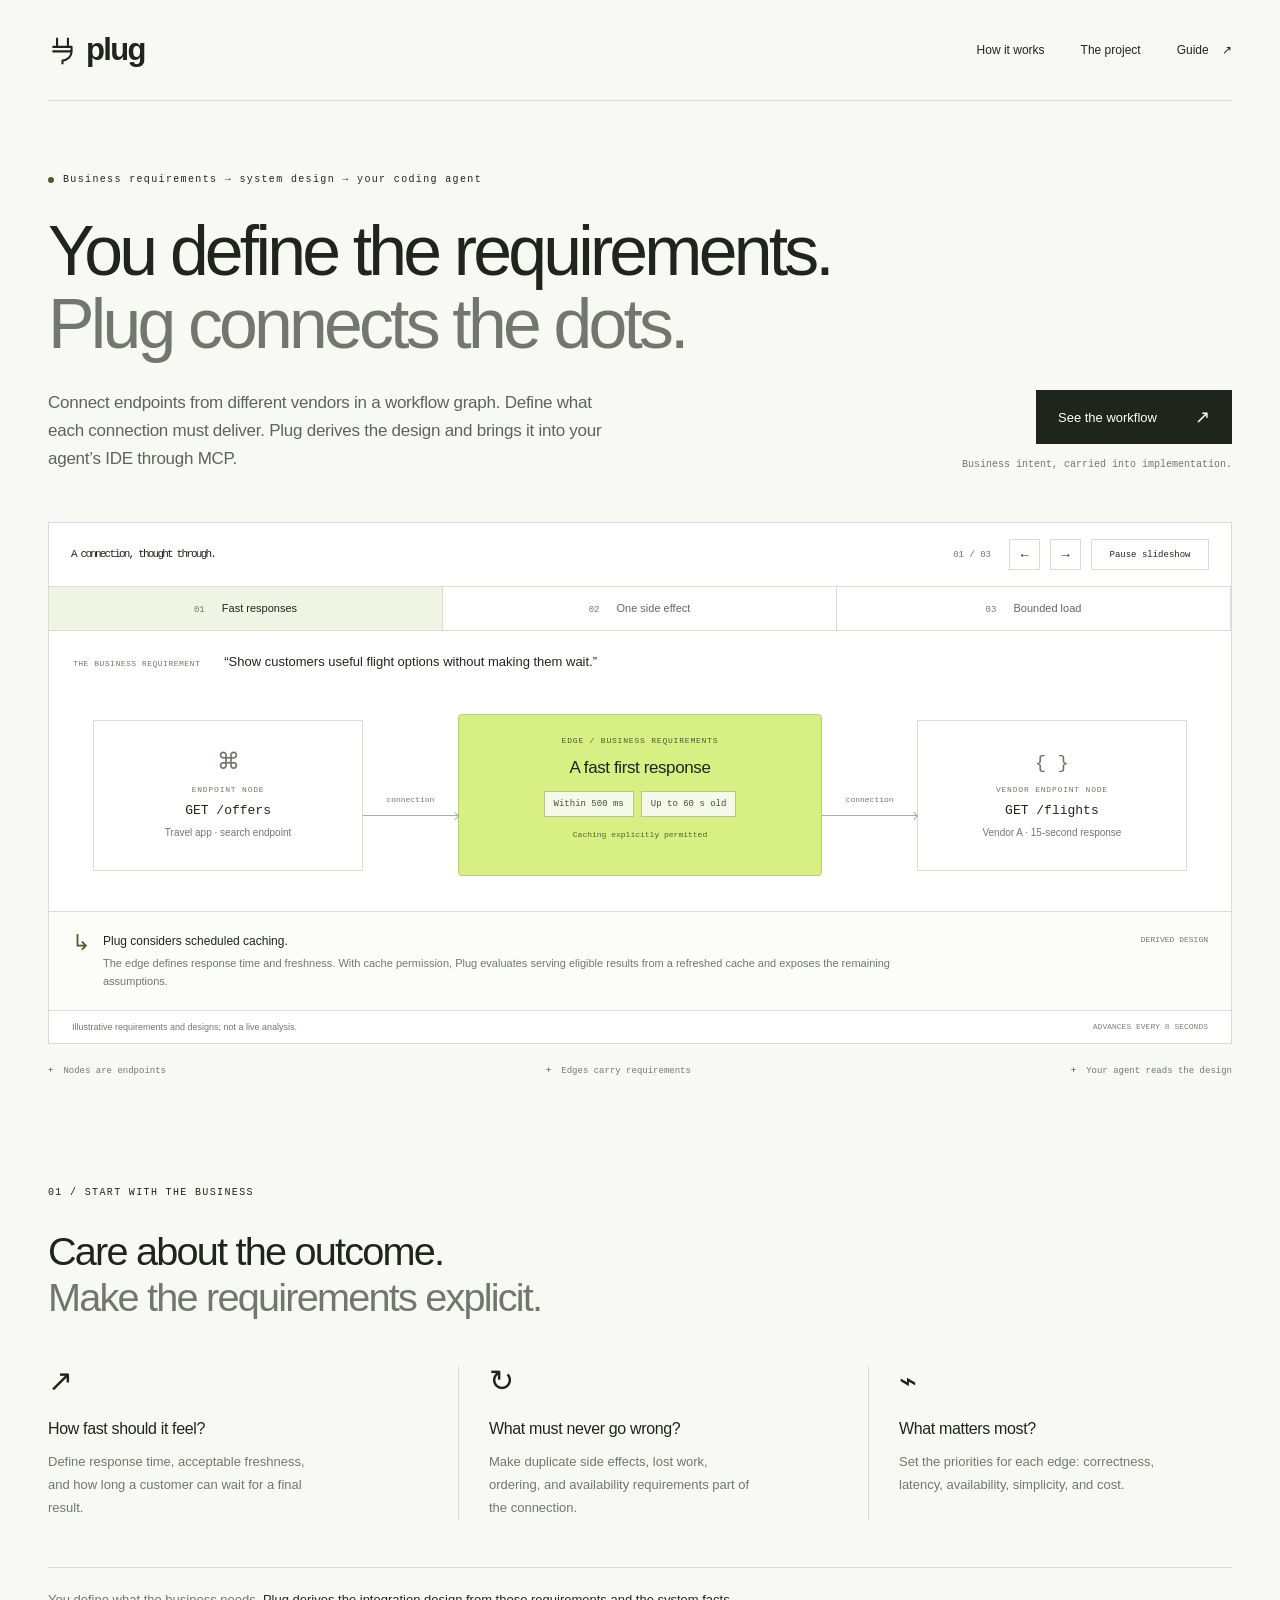
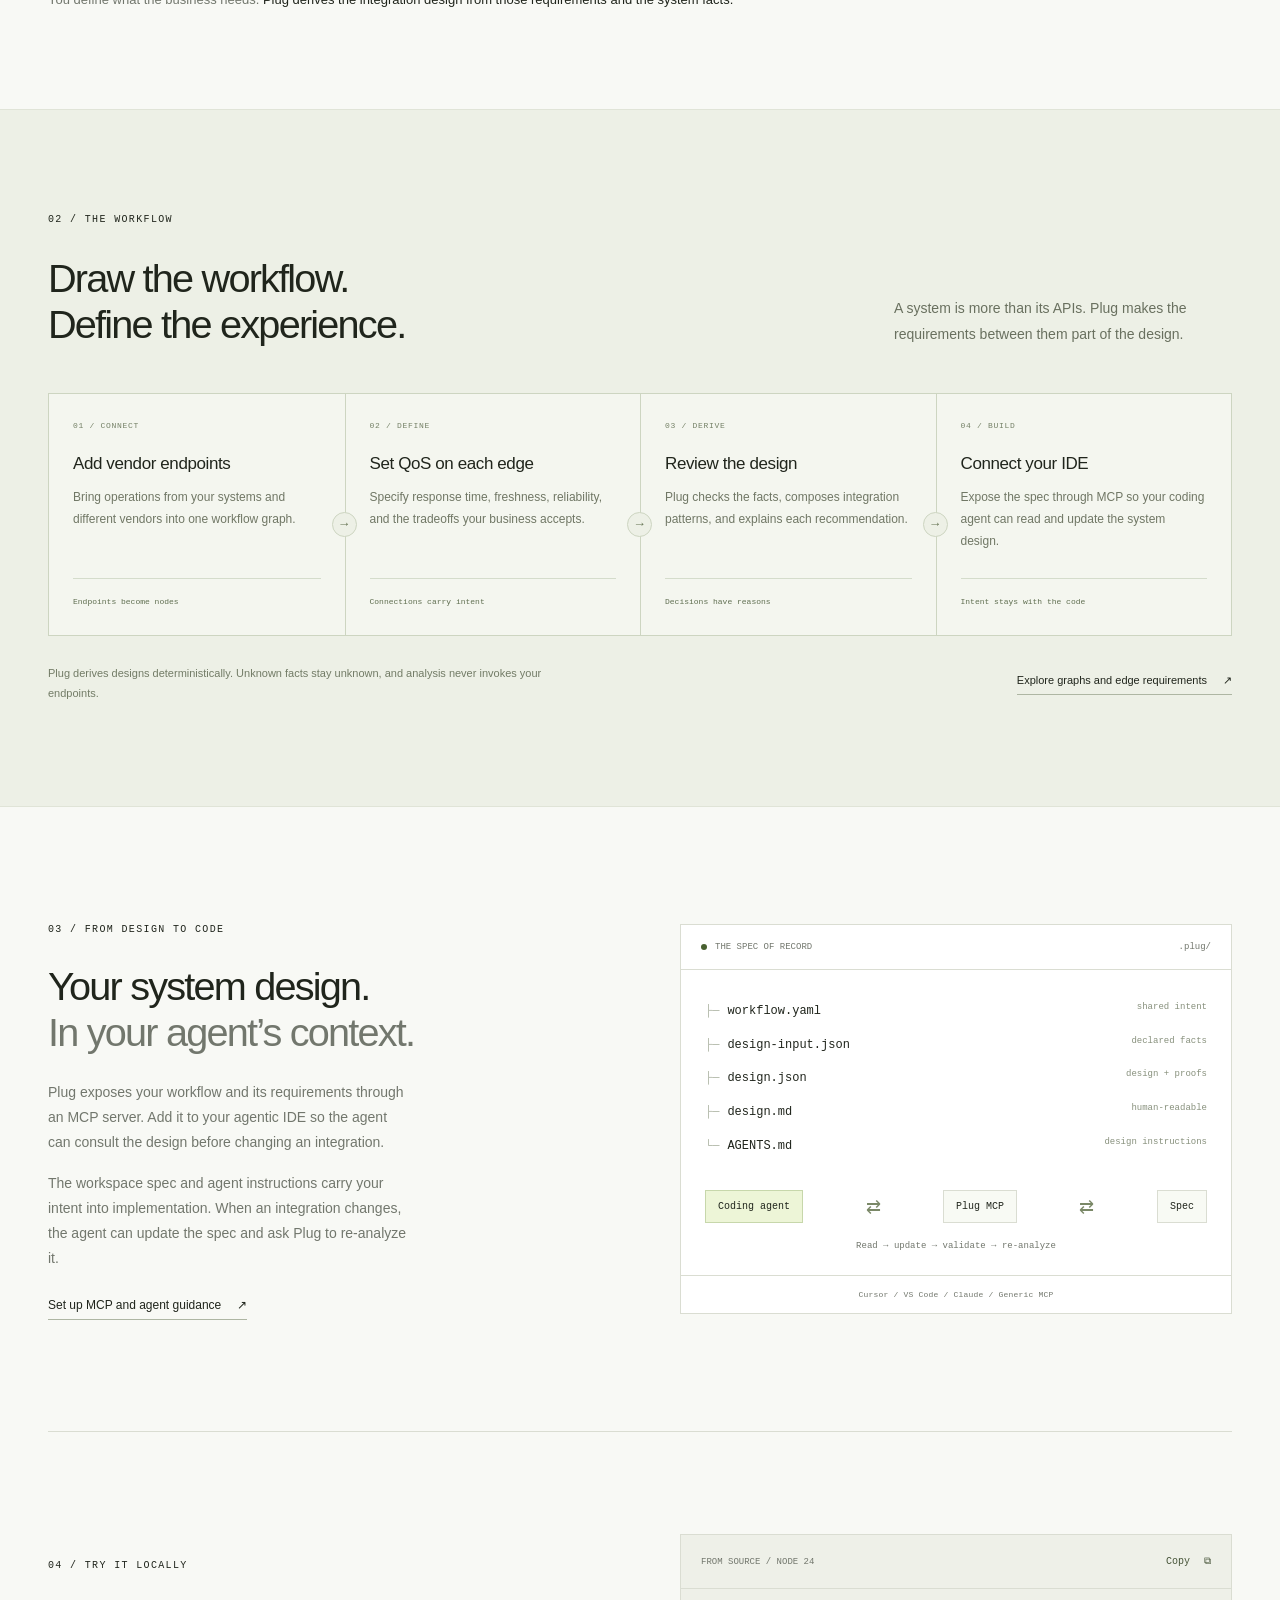
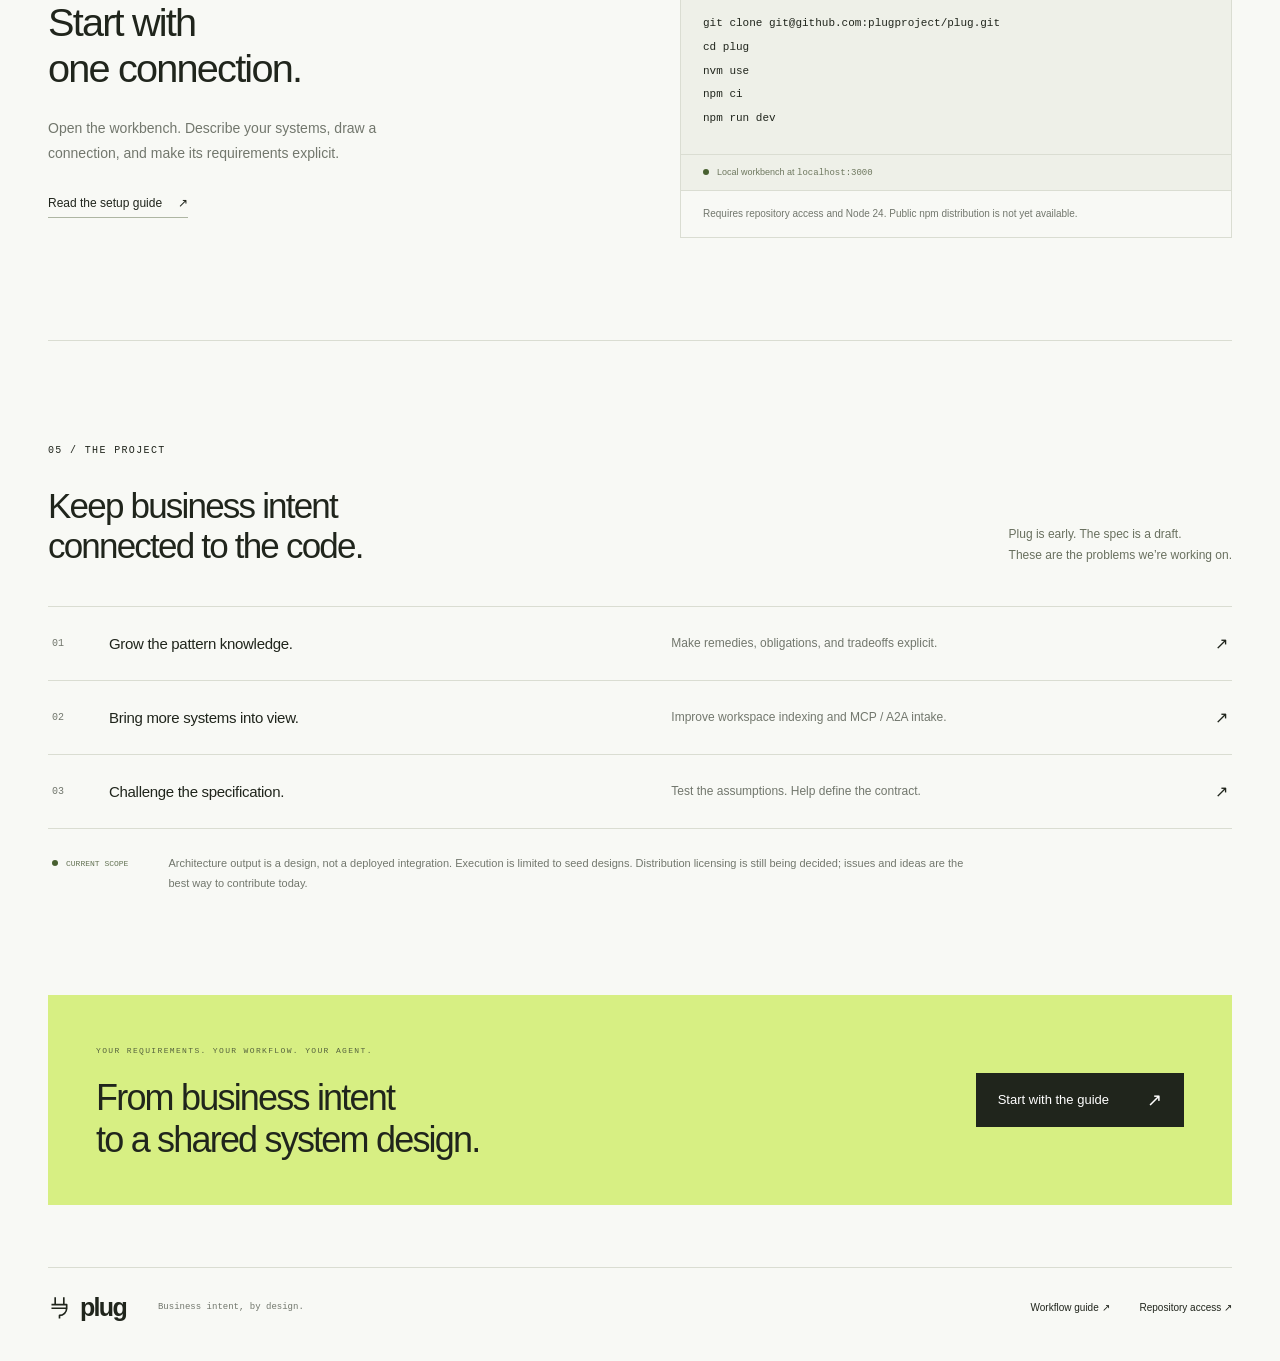
==== index.html @ 5cc67b8e "Build Plug landing page with workflow slideshow and guide" ====
<!doctype html>
<html lang="en">
  <head>
    <meta charset="utf-8" />
    <meta name="viewport" content="width=device-width, initial-scale=1" />
    <meta name="theme-color" content="#f8f9f5" />
    <meta
      name="description"
      content="Define business requirements on a graph of vendor endpoints. Plug derives the integration design and brings it into your agentic IDE through MCP."
    />
    <meta
      property="og:title"
      content="Plug — Your requirements. Your workflow. Your agent."
    />
    <meta
      property="og:description"
      content="Connect vendor endpoints. Define QoS on each edge. Keep your coding agent connected to the system design."
    />
    <meta property="og:type" content="website" />
    <title>Plug — Your requirements. Your workflow. Your agent.</title>
    <link rel="icon" href="assets/favicon.svg" type="image/svg+xml" />
    <link rel="stylesheet" href="styles.css" />
    <script src="script.js" defer></script>
  </head>
  <body>
    <a class="skip-link" href="#main">Skip to content</a>
    <header class="site-header wrap">
      <a class="brand" href="#" aria-label="Plug home"
        ><svg viewBox="0 0 32 32" aria-hidden="true">
          <path d="M10 3v9M22 3v9M6 12h20v5a10 10 0 0 1-10 10v3M6 17h20" /></svg
        ><span>plug</span></a
      >
      <nav aria-label="Main navigation">
        <a href="#how-it-works">How it works</a>
        <a href="#build-with-us">The project</a>
        <a class="nav-source" href="guide.html"
          >Guide <span aria-hidden="true">↗</span></a
        >
      </nav>
    </header>

    <main id="main">
      <section class="hero wrap" aria-labelledby="hero-title">
        <div class="eyebrow">
          <span class="status-dot"></span> Business requirements → system design
          → your coding agent
        </div>
        <h1 id="hero-title">
          You define the requirements.<br /><span>Plug connects the dots.</span>
        </h1>
        <div class="hero-bottom">
          <p class="intro">
            Connect endpoints from different vendors in a workflow graph. Define
            what each connection must deliver. Plug derives the design and
            brings it into your agent’s IDE through MCP.
          </p>
          <div class="hero-action">
            <a class="button button-dark" href="#how-it-works"
              >See the workflow <span aria-hidden="true">↗</span></a
            ><span class="mono small muted"
              >Business intent, carried into implementation.</span
            >
          </div>
        </div>

        <div
          class="architecture"
          role="region"
          aria-roledescription="carousel"
          aria-label="Three workflow design examples"
        >
          <div class="diagram-toolbar">
            <h2 id="architecture-title" class="mono small">
              A connection, thought through.
            </h2>
            <div class="slideshow-controls">
              <span id="slide-count" class="mono">01 / 03</span>
              <button
                id="previous-slide"
                type="button"
                aria-label="Previous example"
              >
                ←
              </button>
              <button id="next-slide" type="button" aria-label="Next example">
                →
              </button>
              <button id="slideshow-toggle" type="button">
                Pause slideshow
              </button>
            </div>
          </div>
          <div
            class="scenario-tabs"
            role="tablist"
            aria-label="Explore a business requirement"
          >
            <button
              type="button"
              id="tab-latency"
              role="tab"
              aria-selected="true"
              aria-controls="scenario-panel"
              tabindex="0"
              data-scenario="latency"
            >
              <span class="tab-index">01</span> Fast responses<span
                class="tab-progress"
                aria-hidden="true"
              ></span>
            </button>
            <button
              type="button"
              id="tab-duplicates"
              role="tab"
              aria-selected="false"
              aria-controls="scenario-panel"
              tabindex="-1"
              data-scenario="duplicates"
            >
              <span class="tab-index">02</span> One side effect<span
                class="tab-progress"
                aria-hidden="true"
              ></span>
            </button>
            <button
              type="button"
              id="tab-bursts"
              role="tab"
              aria-selected="false"
              aria-controls="scenario-panel"
              tabindex="-1"
              data-scenario="bursts"
            >
              <span class="tab-index">03</span> Bounded load<span
                class="tab-progress"
                aria-hidden="true"
              ></span>
            </button>
          </div>
          <div
            id="scenario-panel"
            role="tabpanel"
            aria-labelledby="tab-latency"
            aria-live="off"
            aria-atomic="true"
            tabindex="0"
          >
            <div class="business-intent">
              <span class="mono">THE BUSINESS REQUIREMENT</span>
              <p id="business-intent">
                “Show customers useful flight options without making them wait.”
              </p>
            </div>
            <div class="connection-canvas">
              <div class="system-node">
                <span class="node-icon" aria-hidden="true">⌘</span>
                <span class="mono node-kind">ENDPOINT NODE</span>
                <strong id="caller-name">GET /offers</strong>
                <span id="caller-fact">Travel app · search endpoint</span>
              </div>
              <div class="connector connector-in" aria-hidden="true">
                <span>connection</span><i></i>
              </div>
              <div class="plug-node edge-requirements">
                <span class="mono node-kind">EDGE / BUSINESS REQUIREMENTS</span>
                <strong id="requirement-name">A fast first response</strong>
                <div class="pattern-line">
                  <span class="mini-node" id="requirement-first"
                    >Within 500 ms</span
                  ><span class="mini-node" id="requirement-second"
                    >Up to 60 s old</span
                  >
                </div>
                <span class="pattern-detail" id="requirement-detail"
                  >Caching explicitly permitted</span
                >
              </div>
              <div class="connector connector-out" aria-hidden="true">
                <span>connection</span><i></i>
              </div>
              <div class="system-node">
                <span class="node-icon node-icon-api" aria-hidden="true"
                  >{ }</span
                >
                <span class="mono node-kind">VENDOR ENDPOINT NODE</span>
                <strong id="downstream-name">GET /flights</strong>
                <span id="downstream-fact">Vendor A · 15-second response</span>
              </div>
            </div>
            <div class="diagram-reason">
              <span class="reason-mark" aria-hidden="true">↳</span>
              <div>
                <strong id="reason-title"
                  >Plug considers scheduled caching.</strong
                >
                <p id="reason-detail">
                  The edge defines response time and freshness. With cache
                  permission, Plug evaluates serving eligible results from a
                  refreshed cache and exposes the remaining assumptions.
                </p>
              </div>
              <span class="mono example-label">DERIVED DESIGN</span>
            </div>
          </div>
          <div class="diagram-footnote">
            <span
              >Illustrative requirements and designs; not a live analysis.</span
            ><span id="playback-status" class="mono"
              >ADVANCES EVERY 8 SECONDS</span
            >
          </div>
        </div>
        <div class="hero-facts mono">
          <span>Nodes are endpoints</span><span>Edges carry requirements</span
          ><span>Your agent reads the design</span>
        </div>
      </section>

      <section
        class="problem-section wrap section-space"
        aria-labelledby="problem-title"
      >
        <div class="section-heading">
          <span class="eyebrow">01 / START WITH THE BUSINESS</span>
          <h2 id="problem-title">
            Care about the outcome.<br /><span class="muted"
              >Make the requirements explicit.</span
            >
          </h2>
        </div>
        <div class="problem-grid">
          <article>
            <span class="problem-symbol" aria-hidden="true">↗</span>
            <h3>How fast should it feel?</h3>
            <p>
              Define response time, acceptable freshness, and how long a
              customer can wait for a final result.
            </p>
          </article>
          <article>
            <span class="problem-symbol" aria-hidden="true">↻</span>
            <h3>What must never go wrong?</h3>
            <p>
              Make duplicate side effects, lost work, ordering, and availability
              requirements part of the connection.
            </p>
          </article>
          <article>
            <span class="problem-symbol" aria-hidden="true">⌁</span>
            <h3>What matters most?</h3>
            <p>
              Set the priorities for each edge: correctness, latency,
              availability, simplicity, and cost.
            </p>
          </article>
        </div>
        <p class="section-note">
          You define what the business needs.
          <strong
            >Plug derives the integration design from those requirements and the
            system facts.</strong
          >
        </p>
      </section>

      <section
        id="how-it-works"
        class="how-section section-space"
        aria-labelledby="how-title"
      >
        <div class="wrap">
          <div class="section-heading">
            <span class="eyebrow">02 / THE WORKFLOW</span>
            <div class="split-heading">
              <h2 id="how-title">
                Draw the workflow.<br />Define the experience.
              </h2>
              <p>
                A system is more than its APIs. Plug makes the requirements
                between them part of the design.
              </p>
            </div>
          </div>
          <ol
            class="derivation-diagram"
            aria-label="From business requirements to an agent-readable system design"
          >
            <li>
              <span class="step-label mono">01 / CONNECT</span>
              <h3>Add vendor endpoints</h3>
              <p>
                Bring operations from your systems and different vendors into
                one workflow graph.
              </p>
              <span class="step-tag mono">Endpoints become nodes</span>
            </li>
            <li>
              <span class="step-label mono">02 / DEFINE</span>
              <h3>Set QoS on each edge</h3>
              <p>
                Specify response time, freshness, reliability, and the tradeoffs
                your business accepts.
              </p>
              <span class="step-tag mono">Connections carry intent</span>
            </li>
            <li>
              <span class="step-label mono">03 / DERIVE</span>
              <h3>Review the design</h3>
              <p>
                Plug checks the facts, composes integration patterns, and
                explains each recommendation.
              </p>
              <span class="step-tag mono">Decisions have reasons</span>
            </li>
            <li>
              <span class="step-label mono">04 / BUILD</span>
              <h3>Connect your IDE</h3>
              <p>
                Expose the spec through MCP so your coding agent can read and
                update the system design.
              </p>
              <span class="step-tag mono">Intent stays with the code</span>
            </li>
          </ol>
          <div class="engine-bottom">
            <p>
              Plug derives designs deterministically. Unknown facts stay
              unknown, and analysis never invokes your endpoints.
            </p>
            <a class="text-link" href="guide.html#workflow"
              >Explore graphs and edge requirements
              <span aria-hidden="true">↗</span></a
            >
          </div>
        </div>
      </section>

      <section
        id="agent-workflow"
        class="agent-section wrap section-space"
        aria-labelledby="agent-title"
      >
        <div class="agent-copy">
          <span class="eyebrow">03 / FROM DESIGN TO CODE</span>
          <h2 id="agent-title">
            Your system design.<br /><span class="muted"
              >In your agent’s context.</span
            >
          </h2>
          <p>
            Plug exposes your workflow and its requirements through an MCP
            server. Add it to your agentic IDE so the agent can consult the
            design before changing an integration.
          </p>
          <p>
            The workspace spec and agent instructions carry your intent into
            implementation. When an integration changes, the agent can update
            the spec and ask Plug to re-analyze it.
          </p>
          <a class="text-link" href="guide.html#ide"
            >Set up MCP and agent guidance <span aria-hidden="true">↗</span></a
          >
        </div>
        <div class="agent-artifact">
          <div class="artifact-bar mono">
            <span><span class="status-dot"></span> THE SPEC OF RECORD</span
            ><span>.plug/</span>
          </div>
          <div class="file-tree mono">
            <div><span>├─</span> workflow.yaml <em>shared intent</em></div>
            <div><span>├─</span> design-input.json <em>declared facts</em></div>
            <div><span>├─</span> design.json <em>design + proofs</em></div>
            <div><span>├─</span> design.md <em>human-readable</em></div>
            <div><span>└─</span> AGENTS.md <em>design instructions</em></div>
          </div>
          <div
            class="agent-loop"
            aria-label="The coding agent reads the spec, updates it through Plug MCP, and Plug validates and re-analyzes it"
          >
            <span>Coding agent</span
            ><span class="loop-arrow" aria-hidden="true">⇄</span
            ><span>Plug MCP</span
            ><span class="loop-arrow" aria-hidden="true">⇄</span
            ><span>Spec</span>
          </div>
          <p class="artifact-note">Read → update → validate → re-analyze</p>
          <div class="agent-compat mono">
            Cursor / VS Code / Claude / Generic MCP
          </div>
        </div>
      </section>

      <section
        id="get-started"
        class="start-section wrap section-space"
        aria-labelledby="start-title"
      >
        <div class="start-copy">
          <span class="eyebrow">04 / TRY IT LOCALLY</span>
          <h2 id="start-title">Start with<br />one connection.</h2>
          <p>
            Open the workbench. Describe your systems, draw a connection, and
            make its requirements explicit.
          </p>
          <a class="text-link" href="guide.html#quickstart"
            >Read the setup guide <span aria-hidden="true">↗</span></a
          >
        </div>
        <div class="quickstart">
          <div class="terminal-header mono">
            <span>FROM SOURCE / NODE 24</span
            ><button
              type="button"
              id="copy-commands"
              aria-label="Copy setup commands"
            >
              Copy <span aria-hidden="true">⧉</span>
            </button>
          </div>
          <pre><code id="setup-commands">git clone git@github.com:plugproject/plug.git
cd plug
nvm use
npm ci
npm run dev</code></pre>
          <div class="terminal-footer">
            <span class="status-dot"></span
            ><span>Local workbench at <code>localhost:3000</code></span>
          </div>
          <p class="setup-note">
            Requires repository access and Node 24. Public npm distribution is
            not yet available.
          </p>
          <span id="copy-status" role="status" class="sr-only"></span>
        </div>
      </section>

      <section
        id="build-with-us"
        class="project-section wrap section-space"
        aria-labelledby="project-title"
      >
        <div class="section-heading">
          <span class="eyebrow">05 / THE PROJECT</span>
          <div class="split-heading">
            <h2 id="project-title">
              Keep business intent<br />connected to the code.
            </h2>
            <p>
              Plug is early. The spec is a draft.<br />These are the problems
              we’re working on.
            </p>
          </div>
        </div>
        <a class="project-row" href="guide.html#patterns"
          ><span class="mono muted">01</span>
          <h3>Grow the pattern knowledge.</h3>
          <p>Make remedies, obligations, and tradeoffs explicit.</p>
          <span aria-hidden="true">↗</span></a
        >
        <a class="project-row" href="guide.html#intake"
          ><span class="mono muted">02</span>
          <h3>Bring more systems into view.</h3>
          <p>Improve workspace indexing and MCP / A2A intake.</p>
          <span aria-hidden="true">↗</span></a
        >
        <a class="project-row" href="guide.html#specification"
          ><span class="mono muted">03</span>
          <h3>Challenge the specification.</h3>
          <p>Test the assumptions. Help define the contract.</p>
          <span aria-hidden="true">↗</span></a
        >
        <div class="project-status">
          <span class="mono status-label"
            ><span class="status-dot"></span> CURRENT SCOPE</span
          >
          <p>
            Architecture output is a design, not a deployed integration.
            Execution is limited to seed designs. Distribution licensing is
            still being decided; issues and ideas are the best way to contribute
            today.
          </p>
        </div>
      </section>

      <section class="closing wrap">
        <div>
          <span class="eyebrow"
            >YOUR REQUIREMENTS. YOUR WORKFLOW. YOUR AGENT.</span
          >
          <h2>From business intent<br />to a shared system design.</h2>
        </div>
        <a class="button button-dark" href="guide.html#quickstart"
          >Start with the guide <span aria-hidden="true">↗</span></a
        >
      </section>
    </main>
    <footer class="site-footer wrap">
      <a class="brand" href="#" aria-label="Plug home"
        ><svg viewBox="0 0 32 32" aria-hidden="true">
          <path d="M10 3v9M22 3v9M6 12h20v5a10 10 0 0 1-10 10v3M6 17h20" /></svg
        ><span>plug</span></a
      ><span class="mono small muted">Business intent, by design.</span>
      <div>
        <a href="guide.html">Workflow guide ↗</a
        ><a href="guide.html#source">Repository access ↗</a>
      </div>
    </footer>
  </body>
</html>
---- styles.css ----
:root {
  --bg: #f8f9f5;
  --paper: #fff;
  --ink: #20251c;
  --muted: #72776d;
  --line: #daddd2;
  --green: #d7ef83;
  --green-dark: #486030;
  --mono: "SFMono-Regular", Consolas, "Liberation Mono", monospace;
  --sans: Arial, Helvetica, sans-serif;
}
* {
  box-sizing: border-box;
}
html {
  scroll-behavior: smooth;
  scroll-padding-top: 36px;
}
body {
  margin: 0;
  background: var(--bg);
  color: var(--ink);
  font-family: var(--sans);
  -webkit-font-smoothing: antialiased;
}
a {
  color: inherit;
  text-decoration: none;
}
button {
  font: inherit;
}
a,
button {
  -webkit-tap-highlight-color: transparent;
}
button,
a {
  touch-action: manipulation;
}
button:focus-visible,
a:focus-visible,
[tabindex]:focus-visible {
  outline: 2px solid var(--green-dark);
  outline-offset: 5px;
}
::selection {
  background: var(--green);
}
.wrap {
  width: min(1184px, calc(100% - 96px));
  margin-inline: auto;
}
.mono,
.eyebrow {
  font-family: var(--mono);
}
.small {
  font-size: 11px;
}
.muted {
  color: var(--muted);
}
.eyebrow {
  font-size: 10px;
  line-height: 1.6;
  letter-spacing: 1.35px;
  font-weight: 400;
}
.status-dot {
  display: inline-block;
  width: 6px;
  height: 6px;
  border-radius: 50%;
  background: var(--green-dark);
  flex: none;
}
.site-header {
  height: 101px;
  display: flex;
  align-items: center;
  justify-content: space-between;
  border-bottom: 1px solid var(--line);
}
.brand {
  display: flex;
  align-items: center;
  gap: 9px;
  font-size: 31px;
  font-weight: 600;
  letter-spacing: -1.7px;
}
.brand svg {
  width: 29px;
  height: 29px;
  fill: none;
  stroke: currentColor;
  stroke-width: 2.3;
  stroke-linecap: square;
  stroke-linejoin: round;
}
.site-header nav {
  display: flex;
  gap: 36px;
  align-items: center;
  font-size: 12px;
}
.site-header nav a:hover,
.text-link:hover,
.site-footer a:hover {
  color: var(--green-dark);
}
.nav-source span {
  margin-left: 10px;
}
.hero {
  padding-top: 71px;
}
.hero .eyebrow {
  display: flex;
  align-items: center;
  gap: 9px;
}
h1,
h2,
h3,
p {
  margin: 0;
}
h1 {
  font-size: clamp(54px, 6.2vw, 83px);
  font-weight: 400;
  letter-spacing: -5px;
  line-height: 1.04;
  margin: 27px 0 29px;
}
h1 > span {
  color: var(--muted);
}
.hero-bottom {
  display: flex;
  justify-content: space-between;
  align-items: flex-end;
  gap: 30px;
}
.intro {
  font-size: 17px;
  line-height: 1.65;
  color: #5e6458;
  letter-spacing: -0.25px;
}
.hero-action {
  display: flex;
  flex-direction: column;
  gap: 15px;
  align-items: flex-end;
  padding-bottom: 3px;
}
.hero-action .small {
  font-size: 10px;
}
.button {
  display: inline-flex;
  align-items: center;
  justify-content: space-between;
  gap: 38px;
  padding: 16px 22px;
  min-height: 50px;
  font-size: 13px;
  transition:
    background 0.18s,
    transform 0.18s;
}
.button:hover {
  transform: translateY(-2px);
  background: #3b4632;
}
.button-dark {
  background: var(--ink);
  color: #fff;
}
.button span {
  font-size: 18px;
}
.architecture {
  margin-top: 49px;
  border: 1px solid var(--line);
  background: var(--paper);
}
.diagram-toolbar {
  display: flex;
  align-items: center;
  justify-content: space-between;
  padding: 16px 22px;
  border-bottom: 1px solid var(--line);
}
.diagram-toolbar h2 {
  font-weight: 400;
}
.diagram-caption {
  font-size: 9px;
  color: var(--muted);
  letter-spacing: 0.6px;
}
.scenario-tabs {
  display: flex;
  border-bottom: 1px solid var(--line);
}
.scenario-tabs button {
  background: transparent;
  border: 0;
  border-right: 1px solid var(--line);
  padding: 15px 23px;
  font-size: 11px;
  cursor: pointer;
  color: #62685c;
  position: relative;
}
.scenario-tabs button[aria-selected="true"] {
  background: #eff4e4;
  color: var(--ink);
}
.scenario-tabs button[aria-selected="true"]:after {
  position: absolute;
  content: "";
  height: 2px;
  bottom: -1px;
  left: 0;
  right: 0;
  background: var(--green-dark);
}
.scenario-tabs button:hover {
  background: #f1f4eb;
}
.tab-index {
  font-family: var(--mono);
  margin-right: 14px;
  font-size: 9px;
  color: var(--muted);
}
.connection-canvas {
  display: grid;
  grid-template-columns: 1fr 0.54fr 1.27fr 0.54fr 1fr;
  align-items: center;
  padding: 39px 44px 34px;
  background-image: radial-gradient(#dfe2d8 0.7px, transparent 0.7px);
  background-size: 12px 12px;
  min-height: 237px;
}
.system-node {
  display: flex;
  flex-direction: column;
  align-items: center;
  justify-content: center;
  background: #fff;
  border: 1px solid #d8dcd1;
  padding: 16px 8px 18px;
  min-height: 151px;
  gap: 9px;
  text-align: center;
}
.node-icon {
  font-size: 23px;
  line-height: 25px;
  color: #6d7564;
  font-family: var(--mono);
}
.node-icon-api {
  font-size: 19px;
}
.node-kind {
  font-size: 8px;
  letter-spacing: 0.8px;
  color: var(--muted);
}
.system-node strong {
  font-size: 14px;
  font-weight: 500;
}
.system-node > span:last-child {
  font-size: 10px;
  color: var(--muted);
}
.connector {
  position: relative;
  align-self: stretch;
  display: flex;
  flex-direction: column;
  justify-content: center;
  text-align: center;
  margin-top: 21px;
}
.connector > span {
  font-family: var(--mono);
  font-size: 8px;
  color: var(--muted);
  margin-bottom: 11px;
}
.connector i {
  display: block;
  height: 1px;
  background: #a8b19d;
  position: relative;
}
.connector-in i:after,
.connector-out i:before {
  content: "";
  position: absolute;
  width: 5px;
  height: 5px;
  border-top: 1px solid #a8b19d;
  border-right: 1px solid #a8b19d;
  top: -2px;
}
.connector-in i:after {
  right: 0;
  transform: rotate(45deg);
}
.connector-out i:before {
  left: 0;
  transform: rotate(225deg);
}
.plug-node {
  background: var(--green);
  border: 1px solid #b6cf72;
  padding: 21px 12px 17px;
  display: flex;
  flex-direction: column;
  align-items: center;
  gap: 13px;
  text-align: center;
  box-shadow: 0 4px 0 #d8dfcd;
  min-height: 162px;
}
.plug-node .node-kind {
  color: #465f2a;
  font-size: 8px;
}
.plug-node > strong {
  font-size: 17px;
  letter-spacing: -0.4px;
  font-weight: 500;
}
.pattern-line {
  display: flex;
  align-items: center;
  gap: 11px;
  font-size: 10px;
  color: #5d713f;
}
.mini-node {
  background: #f5f9e9;
  border: 1px solid #b6c88e;
  padding: 6px 12px;
  color: #425132;
  font-family: var(--mono);
  font-size: 9px;
}
.pattern-detail {
  font-family: var(--mono);
  font-size: 8px;
  color: #526635;
}
.diagram-reason {
  padding: 19px 23px;
  display: flex;
  gap: 13px;
  border-top: 1px solid var(--line);
  align-items: flex-start;
  background: #fcfdf9;
  min-height: 89px;
}
.reason-mark {
  color: var(--green-dark);
  font-size: 22px;
  line-height: 24px;
}
.diagram-reason strong {
  font-size: 12px;
  font-weight: 500;
}
.diagram-reason p {
  font-size: 11px;
  color: var(--muted);
  line-height: 1.65;
  max-width: 690px;
  margin-top: 5px;
}
.example-label {
  font-size: 8px;
  white-space: nowrap;
  margin-left: auto;
  color: var(--muted);
  padding-top: 4px;
}
.diagram-footnote {
  display: flex;
  align-items: center;
  gap: 8px;
  padding: 11px 23px;
  font-size: 9px;
  color: var(--muted);
  border-top: 1px solid var(--line);
}
.diagram-footnote .status-dot {
  width: 4px;
  height: 4px;
  background: #929b85;
}
.hero-facts {
  display: flex;
  justify-content: space-between;
  padding: 22px 0 0;
  font-size: 9px;
  color: #727a68;
}
.hero-facts span:before {
  content: "+";
  margin-right: 10px;
  color: var(--green-dark);
}
.section-space {
  padding-block: 102px;
}
.section-heading > .eyebrow {
  display: block;
  margin-bottom: 27px;
}
h2 {
  font-size: clamp(31px, 3.1vw, 42px);
  font-weight: 400;
  line-height: 1.16;
  letter-spacing: -1.8px;
}
h3 {
  font-weight: 500;
}
.problem-section {
  padding-top: 109px;
}
.problem-grid {
  display: grid;
  grid-template-columns: repeat(3, 1fr);
  margin-top: 46px;
  gap: 46px;
}
.problem-grid article + article {
  border-left: 1px solid var(--line);
  padding-left: 30px;
}
.problem-symbol {
  display: block;
  font-size: 30px;
  line-height: 34px;
  margin-bottom: 20px;
  font-family: var(--mono);
  font-weight: 300;
}
.problem-grid h3 {
  font-size: 16px;
  margin-bottom: 12px;
  letter-spacing: -0.35px;
}
.problem-grid p {
  font-size: 13px;
  line-height: 1.8;
  color: var(--muted);
  max-width: 270px;
}
.section-note {
  font-size: 13px;
  margin-top: 47px;
  padding-top: 24px;
  border-top: 1px solid var(--line);
  color: var(--muted);
}
.section-note strong {
  font-weight: 400;
  color: var(--ink);
}
.how-section {
  background: #edf0e6;
  border-top: 1px solid #e0e4d7;
  border-bottom: 1px solid #e0e4d7;
}
.split-heading {
  display: flex;
  justify-content: space-between;
  gap: 50px;
  align-items: flex-end;
}
.split-heading > p {
  max-width: 338px;
  font-size: 14px;
  line-height: 1.8;
  color: #69705f;
}
.derivation-diagram {
  display: grid;
  grid-template-columns: repeat(4, 1fr);
  list-style: none;
  margin: 46px 0 0;
  padding: 0;
  border: 1px solid #cdd5c1;
}
.derivation-diagram li {
  padding: 27px 24px;
  position: relative;
  display: flex;
  flex-direction: column;
  background: rgba(255, 255, 255, 0.36);
}
.derivation-diagram li + li {
  border-left: 1px solid #cdd5c1;
}
.derivation-diagram li:not(:last-child):after {
  content: "→";
  position: absolute;
  right: -12px;
  top: 49%;
  width: 23px;
  height: 23px;
  background: #edf0e6;
  border: 1px solid #cdd5c1;
  border-radius: 50%;
  text-align: center;
  font-size: 13px;
  line-height: 21px;
  z-index: 1;
  color: #6a7858;
}
.step-label {
  font-size: 8px;
  letter-spacing: 0.7px;
  color: #748066;
}
.derivation-diagram h3 {
  font-size: 17px;
  margin: 24px 0 12px;
  letter-spacing: -0.4px;
}
.derivation-diagram p {
  font-size: 12px;
  line-height: 1.85;
  color: #707765;
  flex: 1;
}
.step-tag {
  display: block;
  margin-top: 26px;
  padding-top: 17px;
  border-top: 1px solid #d4dccb;
  font-size: 8px;
  color: #5f6e50;
  line-height: 1.5;
}
.engine-bottom {
  display: flex;
  justify-content: space-between;
  gap: 35px;
  margin-top: 28px;
  align-items: center;
}
.engine-bottom p {
  font-size: 11px;
  line-height: 1.8;
  color: #727b66;
  max-width: 540px;
}
.text-link {
  font-size: 12px;
  display: inline-flex;
  gap: 16px;
  align-items: center;
  border-bottom: 1px solid #aeb6a3;
  padding-bottom: 7px;
}
.engine-bottom .text-link {
  white-space: nowrap;
  font-size: 11px;
}
.agent-section {
  display: grid;
  grid-template-columns: 1fr 1fr;
  gap: 80px;
  align-items: center;
  border-bottom: 1px solid var(--line);
  padding-block: 111px;
}
.agent-copy h2,
.start-copy h2 {
  margin: 25px 0;
}
.agent-copy p,
.start-copy p {
  font-size: 14px;
  color: var(--muted);
  line-height: 1.8;
  max-width: 365px;
  margin-bottom: 15px;
}
.agent-copy .text-link {
  margin-top: 12px;
}
.agent-artifact {
  border: 1px solid var(--line);
  background: #fff;
}
.artifact-bar {
  padding: 17px 20px;
  border-bottom: 1px solid var(--line);
  font-size: 9px;
  display: flex;
  justify-content: space-between;
  color: var(--muted);
}
.artifact-bar > span:first-child {
  display: flex;
  align-items: center;
  gap: 8px;
}
.file-tree {
  padding: 25px 24px;
  font-size: 12px;
  line-height: 2.8;
}
.file-tree div {
  display: flex;
  gap: 8px;
  white-space: nowrap;
}
.file-tree div > span {
  color: #b0b7a6;
}
.file-tree em {
  font-size: 9px;
  margin-left: auto;
  font-style: normal;
  color: #87907c;
}
.agent-loop {
  display: flex;
  align-items: center;
  justify-content: space-between;
  gap: 10px;
  margin: 2px 24px 0;
}
.agent-loop > span:not(.loop-arrow) {
  padding: 10px 12px;
  border: 1px solid var(--line);
  font-family: var(--mono);
  font-size: 10px;
  background: #f8faf4;
}
.agent-loop > span:first-child {
  background: #edf5d7;
  border-color: #c7d7ab;
}
.loop-arrow {
  color: #7a8867;
  font-size: 18px;
}
.artifact-note {
  font-family: var(--mono);
  font-size: 9px;
  color: var(--muted);
  text-align: center;
  padding: 18px 10px 24px;
}
.agent-compat {
  border-top: 1px solid var(--line);
  padding: 14px 20px;
  text-align: center;
  font-size: 8px;
  letter-spacing: 0.2px;
  color: var(--muted);
}
.start-section {
  display: grid;
  grid-template-columns: 1fr 1fr;
  gap: 80px;
  align-items: center;
}
.start-copy .text-link {
  margin-top: 14px;
}
.quickstart {
  background: #eef0e8;
  border: 1px solid var(--line);
}
.terminal-header {
  padding: 15px 20px;
  border-bottom: 1px solid var(--line);
  font-size: 9px;
  color: var(--muted);
  display: flex;
  align-items: center;
  justify-content: space-between;
  gap: 15px;
}
.terminal-header button {
  border: 0;
  background: transparent;
  font-family: var(--mono);
  font-size: 10px;
  padding: 6px 0 6px 12px;
  cursor: pointer;
  color: #455337;
  min-width: 60px;
  text-align: right;
}
.terminal-header button:hover {
  color: #151e0c;
}
.terminal-header button span {
  margin-left: 8px;
}
.quickstart pre {
  padding: 23px 22px;
  margin: 0;
  overflow-x: auto;
  line-height: 2.15;
  font-size: 11px;
  white-space: pre;
  tab-size: 2;
}
.quickstart code {
  font-family: var(--mono);
}
.terminal-footer {
  display: flex;
  align-items: center;
  gap: 8px;
  padding: 12px 22px;
  font-size: 9px;
  color: #6e785f;
  border-top: 1px solid var(--line);
}
.terminal-footer code {
  font-size: 9px;
}
.setup-note {
  padding: 15px 22px;
  background: var(--bg);
  border-top: 1px solid var(--line);
  font-size: 10px;
  line-height: 1.6;
  color: var(--muted);
}
.project-section {
  border-top: 1px solid var(--line);
}
.project-section .split-heading h2 {
  font-size: 35px;
  max-width: 620px;
}
.project-section .split-heading > p {
  font-size: 12px;
}
.project-section .section-heading {
  margin-bottom: 39px;
}
.project-row {
  display: grid;
  grid-template-columns: 35px 1.05fr 1fr 20px;
  gap: 22px;
  align-items: center;
  border-top: 1px solid var(--line);
  padding: 27px 4px;
  transition: background 0.15s;
}
.project-row:hover {
  background: #edf2e5;
}
.project-row > .mono {
  font-size: 10px;
}
.project-row h3 {
  font-size: 15px;
  letter-spacing: -0.3px;
}
.project-row p {
  font-size: 12px;
  color: var(--muted);
}
.project-row > span:last-child {
  text-align: right;
}
.project-status {
  display: flex;
  gap: 40px;
  padding: 25px 4px 0;
  border-top: 1px solid var(--line);
  align-items: flex-start;
}
.status-label {
  display: flex;
  gap: 8px;
  align-items: center;
  white-space: nowrap;
  font-size: 8px;
  padding-top: 5px;
  color: #637253;
}
.project-status p {
  font-size: 11px;
  line-height: 1.8;
  color: var(--muted);
  max-width: 800px;
}
.closing {
  background: var(--green);
  display: flex;
  align-items: center;
  justify-content: space-between;
  padding: 44px 48px;
  margin-bottom: 62px;
  gap: 35px;
}
.closing .eyebrow {
  font-size: 8px;
  color: #56633e;
}
.closing h2 {
  margin-top: 19px;
  font-size: 40px;
  letter-spacing: -1.8px;
}
.closing .button {
  flex: none;
}
.site-footer {
  display: flex;
  align-items: center;
  gap: 32px;
  padding: 25px 0 34px;
  border-top: 1px solid var(--line);
}
.site-footer .brand {
  font-size: 25px;
}
.site-footer .brand svg {
  width: 23px;
  height: 23px;
}
.site-footer .small {
  font-size: 9px;
}
.site-footer > div {
  display: flex;
  gap: 30px;
  margin-left: auto;
  font-size: 10px;
}
.skip-link {
  position: fixed;
  top: 10px;
  left: 10px;
  padding: 12px;
  background: var(--ink);
  color: white;
  z-index: 9;
  transform: translateY(-200%);
}
.skip-link:focus {
  transform: translateY(0);
}
.sr-only {
  position: absolute;
  width: 1px;
  height: 1px;
  padding: 0;
  margin: -1px;
  overflow: hidden;
  clip: rect(0, 0, 0, 0);
  white-space: nowrap;
  border: 0;
}
@media (min-width: 1500px) {
  .hero {
    padding-top: 83px;
  }
  h1 {
    font-size: 88px;
  }
  .hero-bottom {
    margin-top: 35px;
  }
}
@media (max-width: 1000px) {
  .wrap {
    width: calc(100% - 64px);
  }
  h1 {
    font-size: 66px;
    letter-spacing: -4px;
  }
  .intro {
    font-size: 15px;
  }
  .desktop-break {
    display: none;
  }
  .intro {
    max-width: 450px;
  }
  .hero-action {
    flex: none;
  }
  .hero-action .small {
    font-size: 8px;
  }
  .connection-canvas {
    padding: 30px 23px;
  }
  .system-node strong {
    font-size: 12px;
  }
  .system-node > span:last-child {
    font-size: 9px;
  }
  .plug-node > strong {
    font-size: 15px;
  }
  .connector > span {
    font-size: 7px;
  }
  .diagram-reason p {
    max-width: 560px;
  }
  .example-label {
    display: none;
  }
  .problem-grid {
    gap: 25px;
  }
  .problem-grid article + article {
    padding-left: 24px;
  }
  .derivation-diagram li {
    padding: 24px 17px;
  }
  .derivation-diagram h3 {
    font-size: 15px;
  }
  .derivation-diagram p {
    font-size: 11px;
  }
  .step-tag {
    font-size: 7px;
  }
  .agent-section,
  .start-section {
    gap: 35px;
  }
  .file-tree {
    font-size: 10px;
    padding: 22px 16px;
  }
  .file-tree em {
    font-size: 8px;
  }
  .agent-loop {
    margin-inline: 16px;
    gap: 8px;
  }
  .agent-loop > span:not(.loop-arrow) {
    font-size: 8px;
    padding: 10px;
  }
  .quickstart pre {
    font-size: 9px;
    padding: 23px 17px;
  }
  .project-row {
    grid-template-columns: 25px 1fr 1fr 18px;
    gap: 17px;
  }
  .project-row h3 {
    font-size: 14px;
  }
  .project-row p {
    font-size: 11px;
  }
  .project-section .split-heading h2 {
    font-size: 31px;
  }
}
@media (max-width: 700px) {
  .wrap {
    width: calc(100% - 40px);
  }
  .site-header {
    height: 80px;
  }
  .brand {
    font-size: 28px;
  }
  .brand svg {
    width: 25px;
    height: 25px;
  }
  .site-header nav {
    gap: 20px;
    font-size: 11px;
  }
  .site-header nav a:nth-child(2) {
    display: none;
  }
  .hero {
    padding-top: 45px;
  }
  .eyebrow {
    font-size: 8px;
    letter-spacing: 0.8px;
  }
  h1 {
    font-size: clamp(39px, 8.5vw, 59px);
    letter-spacing: -2.7px;
    line-height: 1.08;
    margin-top: 23px;
  }
  .hero-bottom {
    display: block;
  }
  .intro {
    font-size: 15px;
    max-width: 420px;
  }
  .hero-action {
    align-items: flex-start;
    gap: 14px;
    margin-top: 25px;
  }
  .hero-action .small {
    font-size: 9px;
  }
  .button {
    padding: 14px 20px;
    font-size: 12px;
    min-height: 47px;
  }
  .architecture {
    margin-top: 34px;
  }
  .diagram-toolbar {
    padding: 15px;
  }
  .diagram-toolbar h2 {
    font-size: 10px;
  }
  .diagram-caption {
    font-size: 7px;
  }
  .scenario-tabs {
    display: grid;
    grid-template-columns: repeat(3, 1fr);
  }
  .scenario-tabs button {
    padding: 13px 7px;
    font-size: 9px;
    text-align: center;
    line-height: 1.6;
  }
  .scenario-tabs button:last-child {
    border-right: 0;
  }
  .tab-index {
    display: none;
  }
  .connection-canvas {
    grid-template-columns: 1fr;
    justify-items: center;
    padding: 27px 20px;
    min-height: 0;
  }
  .system-node {
    width: 100%;
    max-width: 290px;
    min-height: 112px;
    padding: 14px 8px;
    gap: 6px;
  }
  .node-icon {
    display: none;
  }
  .system-node strong {
    font-size: 14px;
  }
  .system-node > span:last-child {
    font-size: 10px;
  }
  .node-kind {
    font-size: 8px;
  }
  .plug-node {
    width: 100%;
    max-width: 290px;
    min-height: 151px;
    padding: 17px 15px;
    gap: 11px;
  }
  .plug-node > strong {
    font-size: 17px;
  }
  .connector {
    height: 42px;
    width: 1px;
    background: #b3bda7;
    align-self: auto;
    margin: 0;
    display: block;
    position: relative;
  }
  .connector i {
    display: none;
  }
  .connector > span {
    display: block;
    position: absolute;
    top: 15px;
    left: 12px;
    font-size: 8px;
    white-space: nowrap;
  }
  .connector:after {
    content: "";
    position: absolute;
    width: 5px;
    height: 5px;
    border-top: 1px solid #9ba98b;
    border-right: 1px solid #9ba98b;
    left: -2px;
  }
  .connector-in:after {
    bottom: 1px;
    transform: rotate(135deg);
  }
  .connector-out:after {
    top: 1px;
    transform: rotate(-45deg);
  }
  .diagram-reason {
    padding: 17px 15px;
    gap: 10px;
  }
  .diagram-reason strong {
    font-size: 11px;
    line-height: 1.6;
    display: block;
  }
  .diagram-reason p {
    font-size: 10px;
    line-height: 1.8;
    margin-top: 4px;
  }
  .diagram-footnote {
    padding: 11px 15px;
    font-size: 8px;
    line-height: 1.7;
    align-items: flex-start;
  }
  .diagram-footnote .status-dot {
    margin-top: 5px;
  }
  .hero-facts {
    display: flex;
    flex-direction: column;
    gap: 13px;
    font-size: 9px;
    padding-top: 22px;
  }
  .section-space {
    padding-block: 68px;
  }
  h2 {
    font-size: 34px;
    letter-spacing: -1.4px;
  }
  .problem-section {
    padding-top: 72px;
  }
  .section-heading > .eyebrow {
    margin-bottom: 20px;
  }
  .problem-grid {
    grid-template-columns: 1fr;
    margin-top: 31px;
    gap: 25px;
  }
  .problem-grid article {
    display: grid;
    grid-template-columns: 30px 1fr;
    column-gap: 18px;
  }
  .problem-grid article + article {
    border-left: 0;
    border-top: 1px solid var(--line);
    padding-left: 0;
    padding-top: 25px;
  }
  .problem-symbol {
    grid-row: 1/3;
    margin: 0;
    font-size: 25px;
  }
  .problem-grid h3 {
    font-size: 16px;
    margin-bottom: 7px;
  }
  .problem-grid p {
    max-width: 100%;
    font-size: 13px;
  }
  .section-note {
    margin-top: 30px;
    font-size: 12px;
    line-height: 1.9;
  }
  .split-heading {
    display: block;
  }
  .split-heading > p {
    margin-top: 20px;
    font-size: 13px;
    max-width: 100%;
  }
  .derivation-diagram {
    grid-template-columns: 1fr;
    margin-top: 30px;
  }
  .derivation-diagram li {
    padding: 25px;
  }
  .derivation-diagram li + li {
    border-left: 0;
    border-top: 1px solid #cdd5c1;
  }
  .derivation-diagram li:not(:last-child):after {
    top: auto;
    bottom: -12px;
    right: calc(50% - 12px);
    transform: rotate(90deg);
  }
  .derivation-diagram h3 {
    font-size: 18px;
    margin: 17px 0 10px;
  }
  .derivation-diagram p {
    font-size: 12px;
  }
  .step-label {
    font-size: 9px;
  }
  .step-tag {
    font-size: 8px;
    margin-top: 18px;
    padding-top: 13px;
  }
  .engine-bottom {
    display: block;
    margin-top: 24px;
  }
  .engine-bottom p {
    font-size: 12px;
  }
  .engine-bottom .text-link {
    margin-top: 23px;
  }
  .agent-section,
  .start-section {
    grid-template-columns: 1fr;
    gap: 33px;
  }
  .agent-copy h2,
  .start-copy h2 {
    margin: 20px 0;
  }
  .agent-copy p,
  .start-copy p {
    max-width: 100%;
    font-size: 13px;
  }
  .file-tree {
    font-size: 11px;
    padding: 24px 18px;
  }
  .file-tree em {
    font-size: 9px;
  }
  .agent-loop {
    margin-inline: 18px;
  }
  .agent-loop > span:not(.loop-arrow) {
    font-size: 9px;
  }
  .quickstart pre {
    font-size: clamp(8px, 2.5vw, 12px);
    padding: 22px 17px;
  }
  .project-section .split-heading h2 {
    font-size: 30px;
  }
  .project-section .split-heading > p {
    font-size: 12px;
  }
  .project-row {
    grid-template-columns: 22px 1fr 18px;
    gap: 10px;
    padding: 24px 0;
  }
  .project-row h3 {
    font-size: 14px;
  }
  .project-row p {
    grid-column: 2;
    line-height: 1.7;
    font-size: 11px;
  }
  .project-row > span:last-child {
    grid-column: 3;
    grid-row: 1/3;
  }
  .project-status {
    display: block;
    padding-top: 24px;
  }
  .project-status p {
    margin-top: 14px;
    font-size: 11px;
  }
  .closing {
    display: block;
    padding: 32px 26px;
    margin-bottom: 38px;
  }
  .closing h2 {
    font-size: 35px;
  }
  .closing .button {
    margin-top: 28px;
  }
  .site-footer {
    flex-wrap: wrap;
    gap: 20px;
    padding-top: 25px;
  }
  .site-footer > div {
    margin-left: 0;
    width: 100%;
    padding-top: 4px;
    gap: 25px;
  }
  .site-footer > .small {
    margin-left: auto;
  }
  .diagram-caption {
    display: none;
  }
}
@media (prefers-reduced-motion: reduce) {
  html {
    scroll-behavior: auto;
  }
  *,
  *:before,
  *:after {
    transition: none !important;
    animation: none !important;
  }
}

/* Business requirements and the workflow slideshow. */
.hero h1 {
  font-size: clamp(40px, 5.45vw, 73px);
  letter-spacing: -3.8px;
}
.hero .intro {
  max-width: 580px;
}
.slideshow-controls {
  display: flex;
  align-items: center;
  gap: 10px;
}
.slideshow-controls > span {
  font-size: 9px;
  color: var(--muted);
  margin-right: 8px;
}
.slideshow-controls button {
  border: 1px solid var(--line);
  background: transparent;
  min-height: 31px;
  min-width: 31px;
  cursor: pointer;
  font-size: 13px;
  color: var(--ink);
}
.slideshow-controls button:hover {
  background: #edf3e3;
}
.slideshow-controls #slideshow-toggle {
  padding: 6px 11px;
  font-family: var(--mono);
  font-size: 9px;
  min-width: 118px;
}
.scenario-tabs button {
  flex: 1;
  overflow: hidden;
}
.scenario-tabs button[aria-selected="true"]:after {
  display: none;
}
.tab-progress {
  position: absolute;
  height: 2px;
  bottom: 0;
  left: 0;
  width: 100%;
  background: var(--green-dark);
  transform: scaleX(0);
  transform-origin: left;
}
.architecture[data-playing="false"] [aria-selected="true"] {
  box-shadow: inset 0 -2px var(--green-dark);
}
.business-intent {
  display: flex;
  align-items: baseline;
  gap: 24px;
  padding: 20px 24px 0;
  background: #fff;
}
.business-intent > span {
  font-size: 8px;
  color: var(--muted);
  letter-spacing: 0.5px;
  white-space: nowrap;
}
.business-intent p {
  font-size: 13px;
  line-height: 1.7;
  min-height: 23px;
}
.connection-canvas {
  grid-template-columns: 1fr 0.35fr 1.35fr 0.35fr 1fr;
}
.edge-requirements {
  border-radius: 4px;
  box-shadow: none;
}
.edge-requirements .pattern-line {
  gap: 7px;
}
.edge-requirements .mini-node {
  font-size: 9px;
  padding: 7px 9px;
}
.system-node strong {
  font-family: var(--mono);
  font-size: 13px;
}
.connector-out i:before {
  left: auto;
  right: 0;
  transform: rotate(45deg);
}
.diagram-reason {
  min-height: 98px;
}
.diagram-reason p {
  max-width: 790px;
}
.diagram-footnote {
  justify-content: space-between;
  gap: 20px;
}
#playback-status {
  font-size: 8px;
  color: #7b846f;
  white-space: nowrap;
}
.closing h2 {
  font-size: 36px;
}

/* A self-contained guide keeps documentation accessible without GitHub access. */
.guide-layout {
  display: grid;
  grid-template-columns: 205px minmax(0, 1fr);
  gap: 70px;
  padding-block: 65px 90px;
}
.guide-sidebar nav {
  position: sticky;
  top: 35px;
  display: flex;
  flex-direction: column;
  gap: 17px;
}
.guide-sidebar .eyebrow {
  margin-bottom: 12px;
}
.guide-sidebar a {
  font-size: 12px;
  color: var(--muted);
  line-height: 1.5;
}
.guide-sidebar a:hover {
  color: var(--green-dark);
}
.guide-content {
  max-width: 790px;
  min-width: 0;
}
.guide-heading h1 {
  font-size: 49px;
  line-height: 1.08;
  letter-spacing: -2.6px;
  margin: 24px 0;
}
.guide-content p {
  font-size: 14px;
  line-height: 1.9;
  color: #69705f;
  margin: 17px 0;
}
.guide-heading > p {
  font-size: 16px;
}
.guide-content section {
  padding-top: 52px;
  margin-top: 44px;
  border-top: 1px solid var(--line);
  scroll-margin-top: 25px;
}
.guide-content h2 {
  margin-top: 18px;
  font-size: 32px;
}
.guide-content h3 {
  margin-top: 29px;
  font-size: 18px;
}
.guide-content p a {
  color: var(--green-dark);
  text-decoration: underline;
  text-underline-offset: 3px;
}
.guide-content code {
  font-family: var(--mono);
  font-size: 0.85em;
  overflow-wrap: anywhere;
  color: #4d603b;
}
.guide-content pre {
  background: #edf0e6;
  border: 1px solid var(--line);
  padding: 22px;
  margin: 24px 0;
  font-size: 13px;
  line-height: 1.9;
  overflow-x: auto;
}
.guide-content pre code {
  overflow-wrap: normal;
}
.guide-table-wrap {
  overflow-x: auto;
  margin: 27px 0;
}
.guide-content table {
  border-collapse: collapse;
  width: 100%;
  font-size: 12px;
  line-height: 1.7;
  text-align: left;
}
.guide-content th {
  font-weight: 500;
  background: #edf0e6;
}
.guide-content th,
.guide-content td {
  border-bottom: 1px solid var(--line);
  padding: 14px 16px;
  vertical-align: top;
}
.guide-content td:first-child {
  width: 33%;
}
.guide-content td:last-child {
  color: var(--muted);
}
.guide-callout {
  padding: 22px 25px;
  background: #eef3e3;
  border-left: 2px solid #b3c980;
  margin: 25px 0;
}
.guide-callout strong {
  font-size: 13px;
  font-weight: 500;
}
.guide-callout p {
  margin-bottom: 0;
  font-size: 13px;
}
.tool-list {
  margin-top: 28px;
}
.tool-list > div {
  padding-block: 15px;
  border-bottom: 1px solid var(--line);
}
.tool-list dt {
  font-size: 13px;
}
.tool-list dd {
  font-size: 12px;
  line-height: 1.8;
  color: var(--muted);
  margin: 6px 0 0;
}
.guide-graph {
  display: grid;
  grid-template-columns: 1fr 1.3fr 1fr;
  align-items: center;
  gap: 12px;
  margin: 30px 0;
  padding: 25px 20px;
  border: 1px solid var(--line);
  background: #fff;
}
.guide-graph-node {
  display: flex;
  flex-direction: column;
  gap: 12px;
  padding: 17px 12px;
  border: 1px solid var(--line);
  text-align: center;
}
.guide-graph-node span {
  font-size: 7px;
  letter-spacing: 0.3px;
  color: var(--muted);
}
.guide-graph-node strong {
  font-weight: 500;
  font-size: 12px;
}
.guide-graph-edge {
  display: flex;
  flex-direction: column;
  gap: 8px;
  align-items: center;
  color: #6b8150;
}
.guide-graph-edge .mono {
  font-size: 8px;
  text-align: center;
  line-height: 1.5;
}
.guide-graph figcaption {
  grid-column: 1 / -1;
  font-size: 9px;
  text-align: center;
  margin-top: 14px;
  color: var(--muted);
  line-height: 1.6;
}
.guide-back {
  margin-top: 45px;
}
@media (max-width: 1000px) {
  .hero h1 {
    font-size: 58px;
    letter-spacing: -3.2px;
  }
  .hero .intro {
    max-width: 480px;
  }
  .hero-action .small {
    font-size: 8px;
  }
  .business-intent {
    gap: 15px;
  }
  .business-intent p {
    font-size: 12px;
  }
  .edge-requirements .mini-node {
    font-size: 8px;
    padding-inline: 6px;
  }
  .guide-layout {
    grid-template-columns: 165px minmax(0, 1fr);
    gap: 35px;
  }
  .guide-heading h1 {
    font-size: 40px;
  }
}
@media (max-width: 700px) {
  .hero h1 {
    font-size: clamp(34px, 7.2vw, 49px);
    letter-spacing: -1.8px;
  }
  .hero .eyebrow {
    max-width: 310px;
    line-height: 1.8;
    font-size: 7px;
  }
  .hero .intro {
    font-size: 14px;
  }
  .diagram-toolbar {
    flex-wrap: wrap;
    gap: 14px;
    padding: 16px 15px;
  }
  .slideshow-controls {
    width: 100%;
  }
  .slideshow-controls > span {
    margin-right: auto;
  }
  .slideshow-controls button {
    min-height: 36px;
    min-width: 36px;
  }
  .slideshow-controls #slideshow-toggle {
    min-width: 125px;
  }
  .business-intent {
    display: block;
    padding: 20px 18px 0;
  }
  .business-intent p {
    font-size: 12px;
    margin-top: 8px;
    min-height: 42px;
  }
  .connection-canvas {
    grid-template-columns: 1fr;
  }
  .connector-out:after {
    top: auto;
    bottom: 1px;
    transform: rotate(135deg);
  }
  .edge-requirements .mini-node {
    font-size: 9px;
    padding-inline: 9px;
  }
  .diagram-reason {
    min-height: 157px;
  }
  .diagram-footnote {
    display: block;
  }
  #playback-status {
    display: block;
    margin-top: 7px;
    font-size: 7px;
  }
  .closing h2 {
    font-size: 30px;
  }
  .guide-layout {
    display: block;
    padding-top: 30px;
  }
  .guide-sidebar nav {
    position: static;
    flex-direction: row;
    flex-wrap: wrap;
    gap: 12px 20px;
    padding-bottom: 28px;
    margin-bottom: 30px;
    border-bottom: 1px solid var(--line);
  }
  .guide-sidebar .eyebrow {
    width: 100%;
    margin-bottom: 4px;
  }
  .guide-sidebar a {
    font-size: 11px;
  }
  .guide-heading h1 {
    font-size: 36px;
    letter-spacing: -1.8px;
  }
  .guide-heading > p {
    font-size: 14px;
  }
  .guide-content section {
    margin-top: 35px;
    padding-top: 34px;
  }
  .guide-content h2 {
    font-size: 28px;
  }
  .guide-content p {
    font-size: 13px;
  }
  .guide-content pre {
    font-size: 11px;
    padding: 16px;
  }
  .guide-content th,
  .guide-content td {
    padding: 12px 9px;
    font-size: 11px;
  }
  .guide-graph {
    grid-template-columns: 1fr;
    padding: 22px;
    gap: 18px;
  }
  .guide-graph-edge > span:not(.mono) {
    transform: rotate(90deg);
    width: 30px;
    overflow: hidden;
    font-size: 18px;
  }
  .guide-graph-node {
    padding: 20px;
  }
  .guide-graph-node span {
    font-size: 8px;
  }
  .guide-graph-edge .mono {
    font-size: 9px;
  }
}
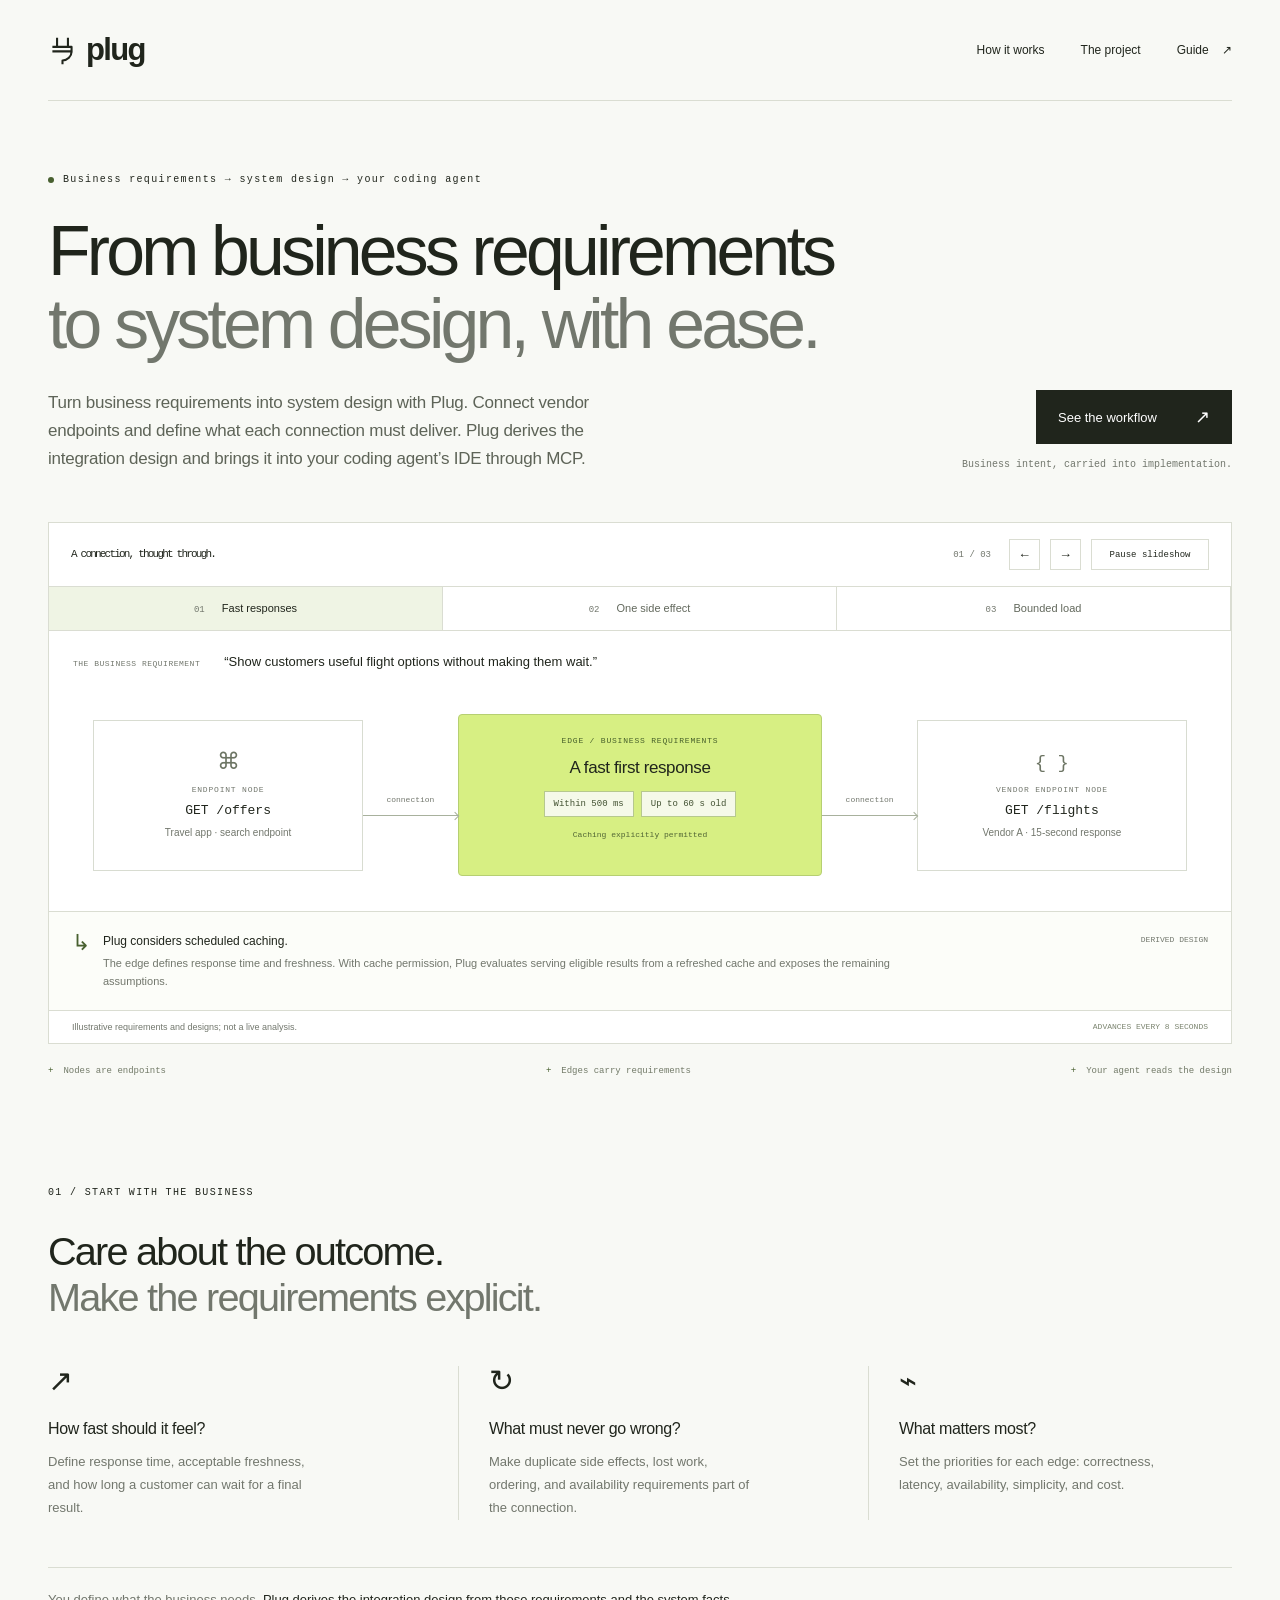
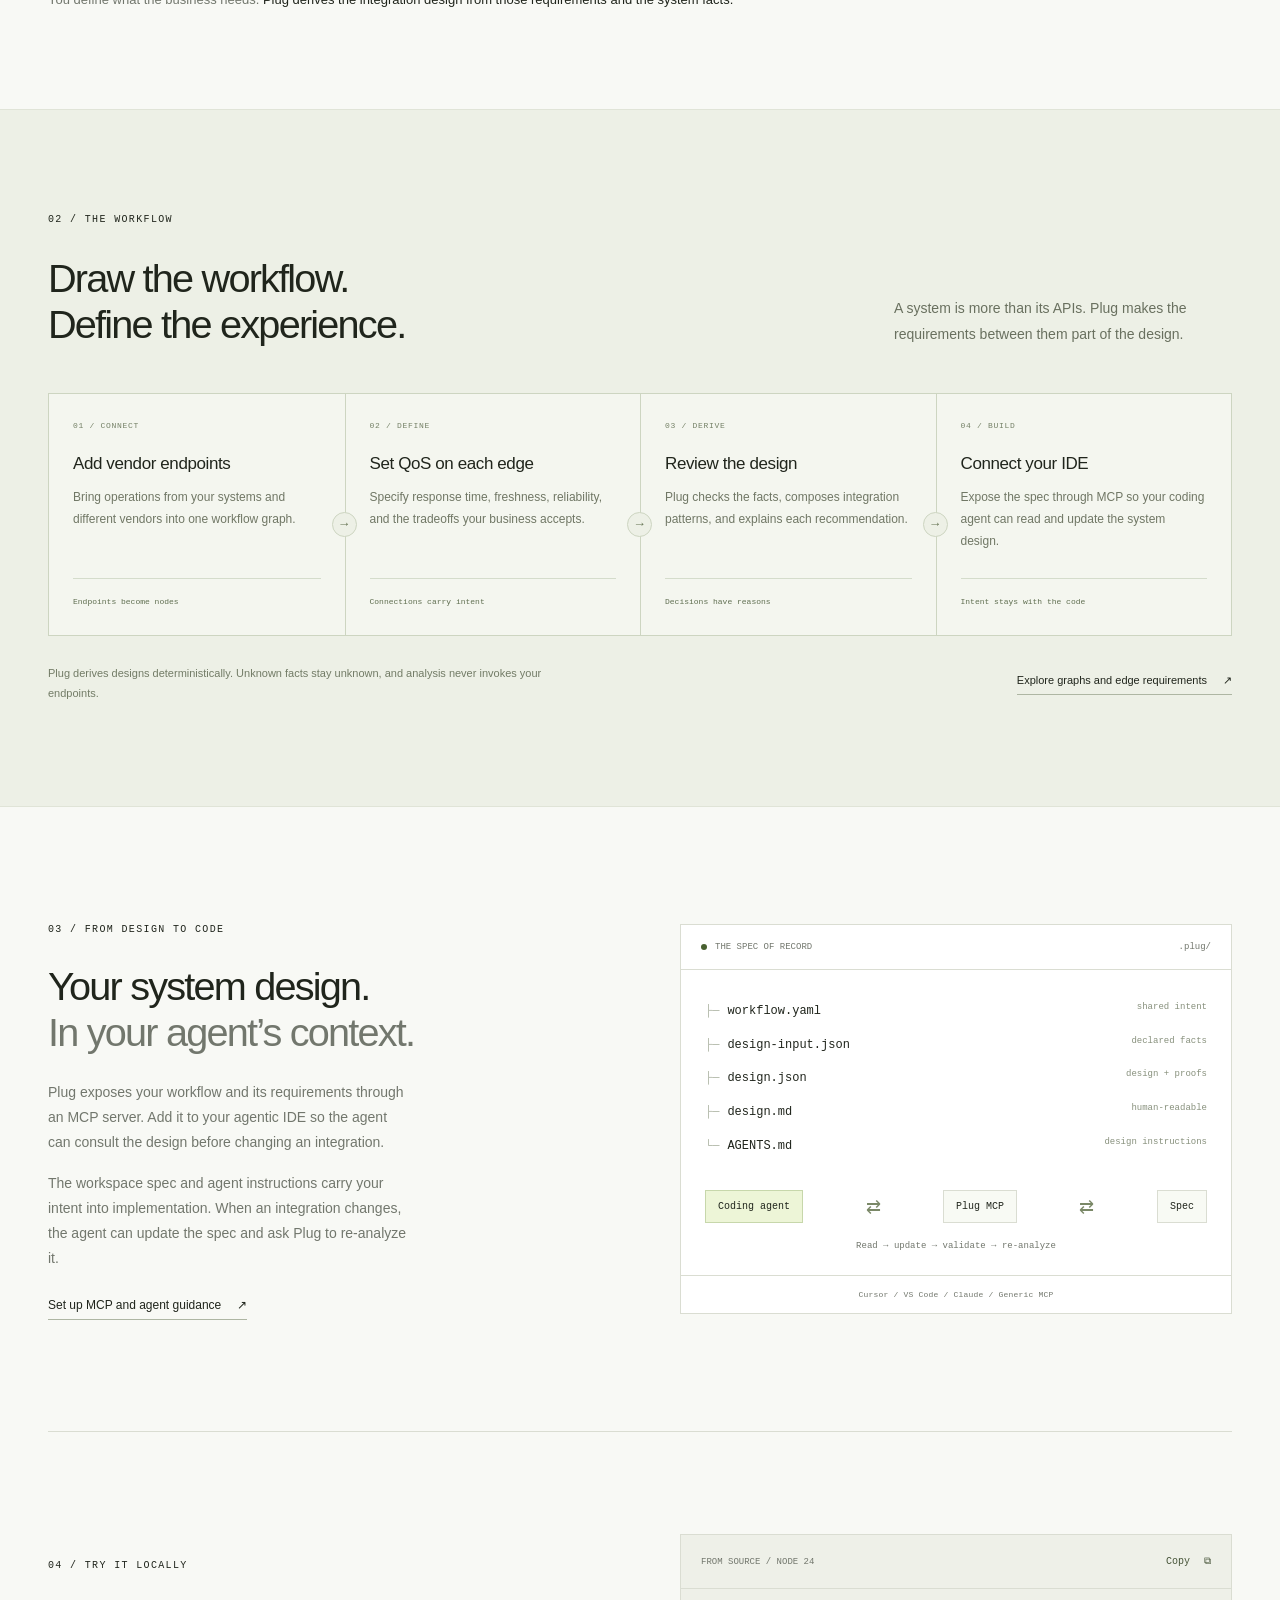
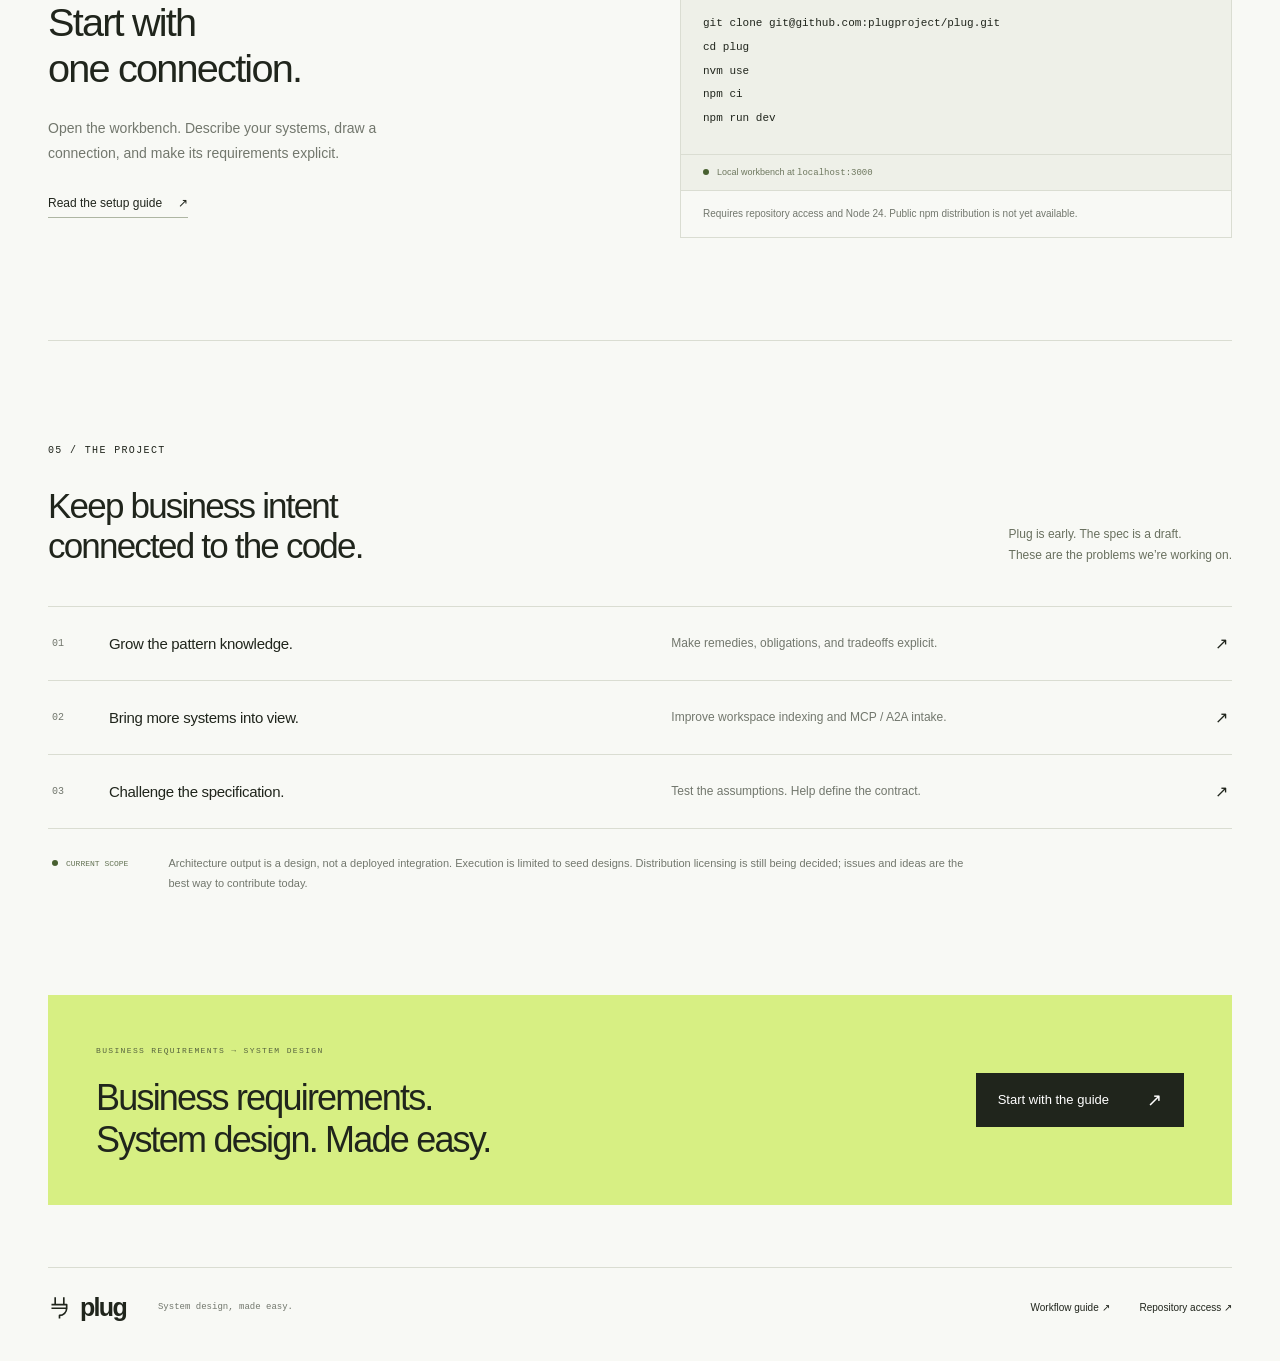
==== commit 8634fc8c: "Focus site messaging on business requirements to system design" ====
--- a/index.html
+++ b/index.html
@@ -6,18 +6,27 @@
     <meta name="theme-color" content="#f8f9f5" />
     <meta
       name="description"
-      content="Define business requirements on a graph of vendor endpoints. Plug derives the integration design and brings it into your agentic IDE through MCP."
+      content="Easily turn business requirements into system design. Define what your workflow needs; Plug derives the integration design and brings it into your coding agent's IDE."
     />
     <meta
       property="og:title"
-      content="Plug — Your requirements. Your workflow. Your agent."
+      content="Plug — Business requirements to system design, made easy"
     />
     <meta
       property="og:description"
-      content="Connect vendor endpoints. Define QoS on each edge. Keep your coding agent connected to the system design."
+      content="Easily turn business requirements into system design. Define what your workflow needs; Plug derives the integration design and brings it into your coding agent's IDE."
     />
     <meta property="og:type" content="website" />
-    <title>Plug — Your requirements. Your workflow. Your agent.</title>
+    <meta name="twitter:card" content="summary" />
+    <meta
+      name="twitter:title"
+      content="Plug — Business requirements to system design, made easy"
+    />
+    <meta
+      name="twitter:description"
+      content="Easily turn business requirements into system design. Define what your workflow needs; Plug derives the integration design and brings it into your coding agent's IDE."
+    />
+    <title>Plug — Business requirements to system design, made easy</title>
     <link rel="icon" href="assets/favicon.svg" type="image/svg+xml" />
     <link rel="stylesheet" href="styles.css" />
     <script src="script.js" defer></script>
@@ -46,13 +55,14 @@
           → your coding agent
         </div>
         <h1 id="hero-title">
-          You define the requirements.<br /><span>Plug connects the dots.</span>
+          From business requirements<br /><span>to system design, with ease.</span>
         </h1>
         <div class="hero-bottom">
           <p class="intro">
-            Connect endpoints from different vendors in a workflow graph. Define
-            what each connection must deliver. Plug derives the design and
-            brings it into your agent’s IDE through MCP.
+            Turn business requirements into system design with Plug. Connect
+            vendor endpoints and define what each connection must deliver.
+            Plug derives the integration design and brings it into your
+            coding agent’s IDE through MCP.
           </p>
           <div class="hero-action">
             <a class="button button-dark" href="#how-it-works"
@@ -486,9 +496,9 @@
       <section class="closing wrap">
         <div>
           <span class="eyebrow"
-            >YOUR REQUIREMENTS. YOUR WORKFLOW. YOUR AGENT.</span
-          >
-          <h2>From business intent<br />to a shared system design.</h2>
+            >BUSINESS REQUIREMENTS → SYSTEM DESIGN</span
+          >
+          <h2>Business requirements.<br />System design. Made easy.</h2>
         </div>
         <a class="button button-dark" href="guide.html#quickstart"
           >Start with the guide <span aria-hidden="true">↗</span></a
@@ -500,7 +510,7 @@
         ><svg viewBox="0 0 32 32" aria-hidden="true">
           <path d="M10 3v9M22 3v9M6 12h20v5a10 10 0 0 1-10 10v3M6 17h20" /></svg
         ><span>plug</span></a
-      ><span class="mono small muted">Business intent, by design.</span>
+      ><span class="mono small muted">System design, made easy.</span>
       <div>
         <a href="guide.html">Workflow guide ↗</a
         ><a href="guide.html#source">Repository access ↗</a>
